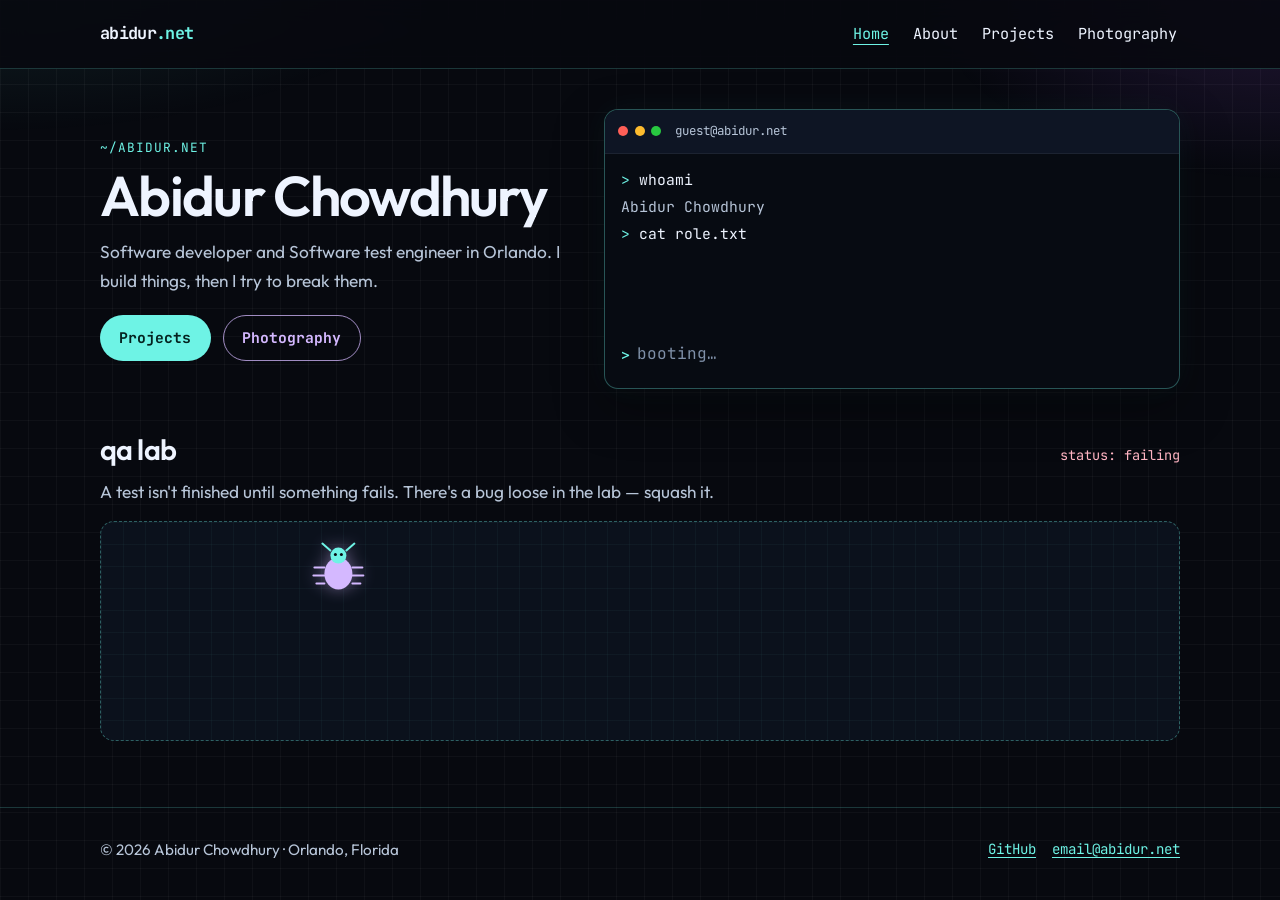
==== index.html @ 1709fb8b "Add the abidur.net site for GitHub Pages. The static pages can be published now and pointed at the S" ====
<!DOCTYPE html>
<html lang="en">
<head>
  <meta charset="utf-8">
  <meta name="viewport" content="width=device-width, initial-scale=1">
  <title>Abidur Chowdhury — Software Developer &amp; Software Test Engineer</title>
  <meta name="description" content="Abidur Chowdhury is a software developer and Software test engineer in Orlando, Florida. Games, tests, and photos.">
  <meta name="author" content="Abidur Chowdhury">
  <meta name="theme-color" content="#07090f">
  <link rel="canonical" href="https://abidur.net/">
  <meta property="og:title" content="Abidur Chowdhury — Software Developer &amp; Software Test Engineer">
  <meta property="og:description" content="Abidur Chowdhury is a software developer and Software test engineer in Orlando, Florida. Games, tests, and photos.">
  <meta property="og:type" content="website">
  <meta property="og:url" content="https://abidur.net/">
  <meta property="og:image" content="https://abidur.net/og.png">
  <meta name="twitter:card" content="summary_large_image">
  <meta name="twitter:title" content="Abidur Chowdhury — Software Developer &amp; Software Test Engineer">
  <meta name="twitter:description" content="Abidur Chowdhury is a software developer and Software test engineer in Orlando, Florida. Games, tests, and photos.">
  <meta name="twitter:image" content="https://abidur.net/og.png">
  <link rel="icon" href="/favicon.svg" type="image/svg+xml">
  <link rel="preconnect" href="https://fonts.googleapis.com">
  <link rel="preconnect" href="https://fonts.gstatic.com" crossorigin>
  <link href="https://fonts.googleapis.com/css2?family=JetBrains+Mono:wght@400;600;700&family=Outfit:wght@400;500;600;700&display=swap" rel="stylesheet">
  <link rel="stylesheet" href="/css/styles.css">
  <script>document.documentElement.classList.add("js");</script>
</head>
<body>
  <a class="skip" href="#main">Skip to content</a>
  <header class="site-header">
    <div class="header-inner">
      <a class="logo" href="/">abidur<span>.net</span></a>
      <button class="nav-toggle" type="button" aria-expanded="false" aria-controls="site-nav">
        <span class="sr-only">Menu</span>
        <span class="burger" aria-hidden="true"></span>
      </button>
      <nav id="site-nav" class="site-nav" aria-label="Primary">
        <a href="/" aria-current="page">Home</a>
        <a href="/about.html">About</a>
        <a href="/projects.html">Projects</a>
        <a href="/photography.html">Photography</a>
      </nav>
    </div>
  </header>

  <main id="main">
    <section class="hero-grid reveal">
      <div>
        <p class="eyebrow">~/abidur.net</p>
        <h1>Abidur Chowdhury</h1>
        <p class="lede">Software developer and Software test engineer in Orlando. I build things, then I try to break them.</p>
        <div class="cta">
          <a class="btn" href="/projects.html">Projects</a>
          <a class="btn btn-alt" href="/photography.html">Photography</a>
        </div>
      </div>

      <div class="terminal" role="region" aria-label="Interactive terminal">
        <div class="terminal-bar">
          <span class="dot dot-r"></span>
          <span class="dot dot-y"></span>
          <span class="dot dot-g"></span>
          <span class="terminal-title">guest@abidur.net</span>
        </div>
        <div class="terminal-body" id="terminal-output">
          <noscript>
            <p class="line line-cmd"><span class="pr" aria-hidden="true">&gt;</span> whoami</p>
            <p class="line line-out">Abidur Chowdhury</p>
            <p class="line line-cmd"><span class="pr" aria-hidden="true">&gt;</span> cat role.txt</p>
            <p class="line line-out">Software Developer &amp; Software Test Engineer</p>
            <p class="line line-cmd"><span class="pr" aria-hidden="true">&gt;</span> location</p>
            <p class="line line-out">Orlando, Florida</p>
          </noscript>
        </div>
        <form class="terminal-form" id="terminal-form">
          <label class="sr-only" for="terminal-input">Terminal command. Type help for a list of commands.</label>
          <span class="pr" aria-hidden="true">&gt;</span>
          <input id="terminal-input" name="command" type="text" autocomplete="off" autocapitalize="off" autocorrect="off" spellcheck="false" placeholder="booting…" disabled>
          <button class="sr-only" type="submit">Run command</button>
        </form>
      </div>
    </section>

    <section class="qa reveal" aria-labelledby="qa-title">
      <div class="qa-head">
        <h2 id="qa-title">qa lab</h2>
        <p id="qa-status" class="status status-fail">status: failing</p>
      </div>
      <p class="lede">A test isn't finished until something fails. There's a bug loose in the lab — squash it.</p>
      <div class="lab" id="lab">
        <button class="bug" id="bug" type="button" aria-label="Squash the bug">
          <span class="bug-body">
            <svg viewBox="0 0 64 64" aria-hidden="true">
              <ellipse cx="32" cy="38" rx="14" ry="16" fill="#d4b8ff"/>
              <circle cx="32" cy="20" r="8" fill="#6ef3e5"/>
              <circle cx="29" cy="19" r="1.5" fill="#07090f"/>
              <circle cx="35" cy="19" r="1.5" fill="#07090f"/>
              <path d="M24 15 16 8M40 15l8-7" fill="none" stroke="#6ef3e5" stroke-width="2" stroke-linecap="round"/>
              <path d="M18 32H8M18 40H7M18 48H10M46 32h10M46 40h11M46 48h8" fill="none" stroke="#d4b8ff" stroke-width="2" stroke-linecap="round"/>
            </svg>
          </span>
        </button>
      </div>
      <p id="qa-result" class="pass" hidden role="status">bug found → test passed</p>
      <p id="qa-count" class="count" hidden>bugs found: 0</p>
      <button class="btn btn-alt bug-reset" id="bug-reset" type="button" hidden>release another bug</button>
      <noscript><p>The squash test needs JavaScript.</p></noscript>
    </section>
  </main>

  <footer class="site-footer">
    <div class="footer-inner">
      <p>© <span data-year>2026</span> Abidur Chowdhury · Orlando, Florida</p>
      <ul class="footer-links">
        <li><a href="https://github.com/abid822" rel="me noopener noreferrer" target="_blank">GitHub</a></li>
        <li><a href="mailto:email@abidur.net">email@abidur.net</a></li>
      </ul>
    </div>
  </footer>

  <script src="/js/site.js" defer></script>
  <script src="/js/terminal.js" defer></script>
  <script src="/js/qa.js" defer></script>
</body>
</html>
---- css/styles.css ----
:root {
  --bg: #07090f;
  --bg-raised: #101828;
  --text: #eef4ff;
  --muted: #b7c5d8;
  --cyan: #6ef3e5;
  --cyan-ink: #04221f;
  --purple: #d4b8ff;
  --green: #86efac;
  --pink: #ffb4c2;
  --line: rgba(110, 243, 229, 0.2);
  --font: Outfit, "Avenir Next", "Segoe UI", sans-serif;
  --mono: "JetBrains Mono", "SF Mono", ui-monospace, Menlo, Consolas, monospace;
  --header: 4.25rem;
  --max: 1080px;
  color-scheme: dark;
}

*,
*::before,
*::after {
  box-sizing: border-box;
}

[hidden] {
  display: none !important;
}

html {
  scroll-behavior: smooth;
}

body {
  margin: 0;
  min-height: 100vh;
  display: flex;
  flex-direction: column;
  background: var(--bg);
  color: var(--text);
  font-family: var(--font);
  font-size: 1.05rem;
  line-height: 1.65;
  -webkit-font-smoothing: antialiased;
}

body::before {
  content: "";
  position: fixed;
  inset: 0;
  z-index: -1;
  pointer-events: none;
  background-image:
    radial-gradient(ellipse 70% 45% at 0% -10%, rgba(110, 243, 229, 0.14), transparent 55%),
    radial-gradient(ellipse 55% 40% at 100% 0%, rgba(168, 85, 247, 0.16), transparent 50%),
    linear-gradient(rgba(255, 255, 255, 0.035) 1px, transparent 1px),
    linear-gradient(90deg, rgba(255, 255, 255, 0.035) 1px, transparent 1px);
  background-size: auto, auto, 28px 28px, 28px 28px;
}

img {
  max-width: 100%;
  height: auto;
}

button,
input {
  font: inherit;
  color: inherit;
}

button {
  cursor: pointer;
}

a {
  color: var(--cyan);
  text-underline-offset: 0.18em;
}

a:hover {
  text-shadow: 0 0 12px rgba(110, 243, 229, 0.45);
}

:focus-visible {
  outline: 2px solid var(--cyan);
  outline-offset: 3px;
}

::selection {
  background: rgba(110, 243, 229, 0.28);
  color: #fff;
}

.sr-only {
  position: absolute;
  width: 1px;
  height: 1px;
  padding: 0;
  margin: -1px;
  overflow: hidden;
  clip: rect(0, 0, 0, 0);
  white-space: nowrap;
  border: 0;
}

.skip {
  position: absolute;
  left: 0.75rem;
  top: -4rem;
  z-index: 80;
  background: var(--cyan);
  color: var(--cyan-ink);
  text-decoration: none;
  font-family: var(--mono);
  padding: 0.55rem 0.8rem;
  border-radius: 8px;
}

.skip:focus {
  top: 0.75rem;
}

.site-header {
  position: sticky;
  top: 0;
  z-index: 30;
  background: rgba(7, 9, 15, 0.88);
  border-bottom: 1px solid var(--line);
  backdrop-filter: blur(14px);
}

.header-inner,
.footer-inner,
main {
  width: min(var(--max), calc(100% - 2rem));
  margin-inline: auto;
}

.header-inner {
  position: relative;
  min-height: var(--header);
  display: flex;
  align-items: center;
  justify-content: space-between;
  gap: 1rem;
}

.logo {
  font-family: var(--mono);
  font-weight: 700;
  color: var(--text);
  text-decoration: none;
  letter-spacing: -0.04em;
  font-size: 1.05rem;
}

.logo span {
  color: var(--cyan);
}

.logo:hover {
  text-shadow: 0 0 16px rgba(110, 243, 229, 0.4);
}

.nav-toggle {
  display: inline-flex;
  align-items: center;
  justify-content: center;
  width: 44px;
  height: 44px;
  border-radius: 10px;
  border: 1px solid var(--line);
  background: transparent;
}

.burger,
.burger::before,
.burger::after {
  display: block;
  width: 18px;
  height: 2px;
  background: var(--text);
  position: relative;
  border-radius: 2px;
}

.burger::before,
.burger::after {
  content: "";
  position: absolute;
  left: 0;
}

.burger::before {
  top: -6px;
}

.burger::after {
  top: 6px;
}

.nav-toggle[aria-expanded="true"] .burger {
  background: transparent;
}

.nav-toggle[aria-expanded="true"] .burger::before {
  top: 0;
  transform: rotate(45deg);
}

.nav-toggle[aria-expanded="true"] .burger::after {
  top: 0;
  transform: rotate(-45deg);
}

.site-nav {
  display: none;
  position: absolute;
  top: 100%;
  left: 50%;
  transform: translateX(-50%);
  width: 100vw;
  flex-direction: column;
  gap: 0.15rem;
  padding: 0.4rem 1rem 0.9rem;
  background: #0c1220;
  border-bottom: 1px solid var(--line);
}

.site-nav.open {
  display: flex;
}

.site-nav a {
  color: var(--text);
  text-decoration: none;
  font-family: var(--mono);
  font-size: 0.95rem;
  padding: 0.7rem 0.2rem;
  min-height: 44px;
  display: flex;
  align-items: center;
}

.site-nav a:hover,
.site-nav a[aria-current="page"] {
  color: var(--cyan);
  text-decoration: underline;
  text-underline-offset: 0.35em;
}

main {
  flex: 1;
  padding: 1.75rem 0 3.5rem;
}

.eyebrow {
  margin: 0 0 0.4rem;
  font-family: var(--mono);
  font-size: 0.8rem;
  letter-spacing: 0.08em;
  text-transform: uppercase;
  color: var(--cyan);
}

h1,
h2,
h3 {
  font-weight: 600;
  line-height: 1.15;
  letter-spacing: -0.03em;
  scroll-margin-top: 5.5rem;
}

h1 {
  margin: 0 0 0.6rem;
  font-size: clamp(2.1rem, 6vw, 3.5rem);
}

h2 {
  margin: 0 0 0.75rem;
  font-size: clamp(1.4rem, 3vw, 1.8rem);
}

.lede {
  margin: 0;
  color: var(--muted);
  font-size: 1.08rem;
  max-width: 42rem;
}

.hero-grid {
  display: grid;
  gap: 1.5rem;
  align-items: center;
}

.cta {
  display: flex;
  flex-wrap: wrap;
  gap: 0.75rem;
  margin-top: 1.25rem;
}

.btn {
  display: inline-flex;
  align-items: center;
  justify-content: center;
  min-height: 44px;
  padding: 0.6rem 1.15rem;
  border-radius: 999px;
  border: 1px solid transparent;
  background: var(--cyan);
  color: var(--cyan-ink);
  font-family: var(--mono);
  font-size: 0.92rem;
  font-weight: 700;
  text-decoration: none;
}

.btn:hover {
  box-shadow: 0 0 22px rgba(110, 243, 229, 0.45);
  text-shadow: none;
}

.btn-alt {
  background: transparent;
  color: var(--purple);
  border-color: rgba(212, 184, 255, 0.75);
}

.btn-alt:hover {
  background: rgba(212, 184, 255, 0.1);
  box-shadow: 0 0 22px rgba(212, 184, 255, 0.35);
}

.terminal {
  background: #070b12;
  border: 1px solid rgba(110, 243, 229, 0.32);
  border-radius: 14px;
  box-shadow: 0 18px 50px rgba(0, 0, 0, 0.35), 0 0 32px rgba(110, 243, 229, 0.05);
  overflow: hidden;
}

.terminal:focus-within {
  border-color: rgba(110, 243, 229, 0.75);
  box-shadow: 0 0 0 1px rgba(110, 243, 229, 0.35), 0 0 28px rgba(110, 243, 229, 0.14);
}

.terminal-bar {
  display: flex;
  align-items: center;
  gap: 0.4rem;
  padding: 0.7rem 0.85rem;
  background: #0e1524;
  border-bottom: 1px solid rgba(255, 255, 255, 0.06);
}

.dot {
  width: 10px;
  height: 10px;
  border-radius: 50%;
}

.dot-r { background: #ff5f57; }
.dot-y { background: #febc2e; }
.dot-g { background: #28c840; }

.terminal-title {
  margin-left: 0.45rem;
  font-family: var(--mono);
  font-size: 0.78rem;
  color: var(--muted);
}

.terminal-body {
  min-height: 11rem;
  max-height: 20rem;
  overflow: auto;
  padding: 0.9rem 1rem 0.4rem;
  font-family: var(--mono);
  font-size: 0.92rem;
  line-height: 1.6;
  scrollbar-color: rgba(110, 243, 229, 0.45) transparent;
}

.line {
  margin: 0 0 0.2rem;
  white-space: pre-wrap;
  overflow-wrap: anywhere;
}

.line-cmd {
  color: var(--text);
}

.line-out {
  color: var(--muted);
}

.line-hint {
  color: #9ecbff;
}

.line-err {
  color: var(--pink);
}

.pr {
  color: var(--cyan);
}

.terminal-form {
  display: flex;
  align-items: center;
  gap: 0.45rem;
  padding: 0.35rem 1rem 0.9rem;
}

.terminal-form input {
  flex: 1;
  min-width: 0;
  border: 0;
  background: transparent;
  padding: 0.35rem 0;
  font-family: var(--mono);
  font-size: 16px;
  caret-color: var(--cyan);
}

.terminal-form input:focus-visible {
  outline: none;
}

.terminal-form input::placeholder {
  color: #7f90a8;
}

.qa {
  margin-top: 2.75rem;
}

.qa-head {
  display: flex;
  flex-wrap: wrap;
  align-items: baseline;
  justify-content: space-between;
  gap: 0.5rem 1rem;
}

.status,
.count {
  margin: 0;
  font-family: var(--mono);
  font-size: 0.85rem;
}

.status-fail { color: var(--pink); }
.status-pass { color: var(--green); }

.lab {
  position: relative;
  height: 220px;
  margin-top: 0.9rem;
  border: 1px dashed rgba(110, 243, 229, 0.35);
  border-radius: 14px;
  background:
    linear-gradient(rgba(110, 243, 229, 0.04) 1px, transparent 1px),
    linear-gradient(90deg, rgba(110, 243, 229, 0.04) 1px, transparent 1px),
    #0b111c;
  background-size: 22px 22px, 22px 22px, auto;
  overflow: hidden;
}

.lab.passed {
  border-style: solid;
  border-color: rgba(134, 239, 172, 0.7);
  box-shadow: inset 0 0 28px rgba(134, 239, 172, 0.12);
}

.bug {
  position: absolute;
  left: 50%;
  top: 50%;
  transform: translate(-50%, -50%);
  width: 64px;
  height: 64px;
  padding: 0;
  border: 0;
  border-radius: 12px;
  background: transparent;
  transition: transform 0.8s ease;
}

.bug-body {
  display: block;
  transform-origin: center;
}

.bug svg {
  width: 64px;
  height: 64px;
  display: block;
  filter: drop-shadow(0 0 8px rgba(212, 184, 255, 0.45));
}

.bug:hover svg,
.bug:focus-visible svg {
  filter: drop-shadow(0 0 12px rgba(110, 243, 229, 0.7));
}

.bug.squashed .bug-body {
  transform: scale(1.3, 0.32) rotate(-12deg);
}

.pass {
  margin: 0.9rem 0 0;
  font-family: var(--mono);
  font-size: 1.05rem;
  color: var(--green);
  text-shadow: 0 0 14px rgba(134, 239, 172, 0.45);
}

.bug-reset {
  margin-top: 0.8rem;
}

.page-head {
  margin-bottom: 1.75rem;
}

.prose {
  max-width: 65ch;
}

.prose p {
  margin: 0 0 1rem;
}

.section {
  margin-top: 2.25rem;
}

.chips {
  display: flex;
  flex-wrap: wrap;
  gap: 0.5rem;
  list-style: none;
  padding: 0;
  margin: 0;
}

.chips li {
  font-family: var(--mono);
  font-size: 0.82rem;
  color: var(--cyan);
  background: rgba(110, 243, 229, 0.07);
  border: 1px solid rgba(110, 243, 229, 0.35);
  border-radius: 999px;
  padding: 0.35rem 0.7rem;
}

.contact-list {
  list-style: none;
  padding: 0;
  margin: 1rem 0 0;
  display: grid;
  gap: 0.75rem;
}

.contact-list a {
  display: flex;
  flex-direction: column;
  gap: 0.1rem;
  text-decoration: none;
  min-height: 44px;
  padding: 0.8rem 1rem;
  border-radius: 12px;
  border: 1px solid var(--line);
  background: rgba(16, 24, 40, 0.75);
  color: var(--text);
}

.contact-list a span {
  color: var(--cyan);
  font-family: var(--mono);
  font-size: 0.9rem;
}

.contact-list a:hover {
  border-color: rgba(110, 243, 229, 0.55);
  box-shadow: 0 0 22px rgba(110, 243, 229, 0.12);
  text-shadow: none;
}

.project-grid {
  display: grid;
  gap: 1rem;
  grid-template-columns: 1fr;
}

.project-card {
  display: flex;
  flex-direction: column;
  gap: 0.8rem;
  padding: 1.15rem;
  border-radius: 16px;
  background: rgba(16, 24, 40, 0.92);
  border: 1px solid var(--line);
}

.project-top {
  display: flex;
  gap: 0.9rem;
  align-items: center;
}

.project-icon {
  width: 72px;
  height: 72px;
  border-radius: 16px;
  object-fit: cover;
  flex: none;
}

.project-card h2 {
  margin: 0;
  font-size: 1.35rem;
}

.project-card p {
  margin: 0;
  color: var(--muted);
}

.badges {
  display: flex;
  flex-wrap: wrap;
  gap: 0.35rem;
  list-style: none;
  padding: 0;
  margin: 0.35rem 0 0;
}

.badges li {
  font-family: var(--mono);
  font-size: 0.72rem;
  letter-spacing: 0.04em;
  text-transform: uppercase;
  color: var(--cyan);
  border: 1px solid rgba(110, 243, 229, 0.45);
  border-radius: 999px;
  padding: 0.12rem 0.45rem;
}

.badges li:nth-child(even) {
  color: var(--purple);
  border-color: rgba(212, 184, 255, 0.55);
}

.stores {
  display: flex;
  flex-wrap: wrap;
  gap: 0.5rem;
}

.store,
.soon {
  font-family: var(--mono);
  font-size: 0.8rem;
}

.store {
  display: inline-flex;
  align-items: center;
  gap: 0.45rem;
  min-height: 44px;
  padding: 0.25rem 0.7rem;
  border-radius: 999px;
  border: 1px solid var(--line);
  color: var(--text);
  text-decoration: none;
}

a.store:hover {
  border-color: rgba(110, 243, 229, 0.6);
  box-shadow: 0 0 16px rgba(110, 243, 229, 0.16);
  text-shadow: none;
}

.soon {
  color: var(--muted);
}

.privacy-link {
  align-self: flex-start;
  display: inline-flex;
  align-items: center;
  min-height: 44px;
  font-family: var(--mono);
  font-size: 0.9rem;
}

.gallery {
  columns: 1;
  column-gap: 0.8rem;
}

.shot {
  break-inside: avoid;
  margin: 0 0 0.8rem;
  background: var(--bg-raised);
  border: 1px solid var(--line);
  border-radius: 12px;
  overflow: hidden;
}

.shot button {
  display: block;
  width: 100%;
  padding: 0;
  border: 0;
  background: transparent;
  cursor: zoom-in;
}

.shot img {
  display: block;
  width: 100%;
}

.shot figcaption {
  margin: 0;
  padding: 0.55rem 0.75rem 0.7rem;
  color: var(--muted);
  font-family: var(--mono);
  font-size: 0.8rem;
}

.shot:hover,
.shot:focus-within {
  border-color: rgba(110, 243, 229, 0.55);
  box-shadow: 0 0 22px rgba(110, 243, 229, 0.12);
}

.empty {
  color: var(--muted);
  font-family: var(--mono);
}

#lightbox {
  padding: 0;
  border: 0;
  background: transparent;
  color: var(--text);
  width: 100vw;
  height: 100vh;
  max-width: 100vw;
  max-height: 100vh;
  margin: 0;
}

#lightbox::backdrop {
  background: rgba(3, 5, 10, 0.86);
}

#lightbox[open] {
  display: grid;
  place-items: center;
}

.lightbox-panel {
  width: min(960px, calc(100vw - 1.5rem));
  max-height: calc(100vh - 1.5rem);
  overflow: auto;
  background: #0c1220;
  border: 1px solid rgba(110, 243, 229, 0.35);
  border-radius: 14px;
  padding: 0.75rem;
  box-shadow: 0 0 40px rgba(110, 243, 229, 0.12);
}

.lightbox-panel img {
  display: block;
  width: auto;
  max-width: 100%;
  max-height: 70vh;
  margin-inline: auto;
  object-fit: contain;
  border-radius: 8px;
}

.lightbox-caption {
  margin: 0.7rem 0 0;
  color: var(--muted);
  font-family: var(--mono);
  font-size: 0.85rem;
  text-align: center;
}

.lightbox-controls {
  display: flex;
  flex-wrap: wrap;
  justify-content: center;
  gap: 0.5rem;
  margin-top: 0.75rem;
}

.lightbox-controls button {
  min-height: 44px;
  padding: 0.4rem 0.9rem;
  border-radius: 999px;
  border: 1px solid var(--line);
  background: transparent;
  font-family: var(--mono);
  font-size: 0.85rem;
}

.lightbox-controls button:hover {
  border-color: rgba(110, 243, 229, 0.6);
  box-shadow: 0 0 16px rgba(110, 243, 229, 0.16);
}

.policy {
  max-width: 68ch;
}

.policy h2 {
  margin-top: 1.8rem;
  font-size: 1.2rem;
  border-left: 3px solid var(--cyan);
  padding-left: 0.7rem;
}

.policy ul {
  margin: 0.4rem 0 0;
  padding-left: 1.15rem;
}

.policy li {
  margin: 0.35rem 0;
}

.policy li::marker {
  color: var(--cyan);
}

.updated {
  margin: 0 0 1.25rem;
  color: var(--muted);
  font-family: var(--mono);
  font-size: 0.88rem;
}

.miss {
  text-align: center;
  padding-top: 1.5rem;
}

.miss-code {
  font-family: var(--mono);
  font-size: clamp(4rem, 14vw, 7rem);
  line-height: 0.9;
  margin: 0 0 1rem;
  color: var(--cyan);
  text-shadow: 0 0 24px rgba(110, 243, 229, 0.35);
}

.miss .terminal {
  text-align: left;
  max-width: 40rem;
  margin: 0 auto 1.25rem;
}

.miss .terminal-body {
  min-height: 0;
}

.site-footer {
  border-top: 1px solid var(--line);
  padding: 1.25rem 0 1.75rem;
  color: var(--muted);
  font-size: 0.95rem;
}

.footer-inner {
  display: flex;
  flex-wrap: wrap;
  gap: 0.6rem 1.5rem;
  justify-content: space-between;
  align-items: center;
}

.footer-inner p {
  margin: 0;
}

.footer-links {
  display: flex;
  flex-wrap: wrap;
  gap: 0.35rem 1rem;
  list-style: none;
  padding: 0;
  margin: 0;
}

.footer-links a {
  display: inline-flex;
  align-items: center;
  min-height: 44px;
  font-family: var(--mono);
  font-size: 0.88rem;
}

.toast {
  position: fixed;
  left: 50%;
  bottom: 1rem;
  transform: translateX(-50%);
  z-index: 50;
  max-width: calc(100% - 2rem);
  padding: 0.75rem 1rem;
  border-radius: 999px;
  background: #141028;
  color: var(--text);
  border: 1px solid rgba(212, 184, 255, 0.8);
  box-shadow: 0 0 24px rgba(212, 184, 255, 0.35);
  font-family: var(--mono);
  font-size: 0.88rem;
  text-align: center;
}

body.extra-life .site-header {
  box-shadow: 0 0 24px rgba(212, 184, 255, 0.28);
}

.js .reveal {
  opacity: 0;
  transform: translateY(16px);
  transition: opacity 0.6s ease, transform 0.6s ease;
}

.js .reveal.in {
  opacity: 1;
  transform: none;
}

@media (min-width: 700px) {
  .gallery {
    columns: 2;
  }
}

@media (min-width: 760px) {
  .nav-toggle {
    display: none;
  }

  .site-nav,
  .site-nav.open {
    display: flex;
    position: static;
    transform: none;
    width: auto;
    flex-direction: row;
    align-items: center;
    gap: 0.35rem 1.1rem;
    padding: 0;
    background: transparent;
    border: 0;
  }

  .site-nav a {
    min-height: 44px;
    padding: 0.2rem;
  }
}

@media (min-width: 800px) {
  .project-grid {
    grid-template-columns: repeat(2, minmax(0, 1fr));
  }
}

@media (min-width: 900px) {
  main {
    padding-top: 2.5rem;
  }

  .hero-grid {
    grid-template-columns: minmax(0, 0.9fr) minmax(0, 1.1fr);
    gap: 2rem;
  }
}

@media (min-width: 980px) {
  .gallery {
    columns: 3;
  }
}

@media (prefers-reduced-motion: reduce) {
  html {
    scroll-behavior: auto;
  }

  .js .reveal,
  .js .reveal.in {
    opacity: 1;
    transform: none;
    transition: none;
  }

  .bug,
  .bug.squashed .bug-body,
  .pass,
  .project-card,
  .btn {
    animation: none !important;
    transition: none !important;
  }
}

@media (prefers-reduced-motion: no-preference) {
  .bug.squashed .bug-body {
    animation: squash 0.35s ease forwards;
  }

  .pass {
    animation: rise 0.35s ease;
  }

  .project-card {
    transition: transform 0.2s ease, border-color 0.2s ease, box-shadow 0.2s ease;
  }

  .project-card:hover {
    transform: translateY(-3px);
    border-color: rgba(110, 243, 229, 0.5);
    box-shadow: 0 0 26px rgba(110, 243, 229, 0.12);
  }
}

@keyframes squash {
  to {
    transform: scale(1.3, 0.32) rotate(-12deg);
  }
}

@keyframes rise {
  from {
    opacity: 0;
    transform: translateY(6px);
  }
  to {
    opacity: 1;
    transform: none;
  }
}
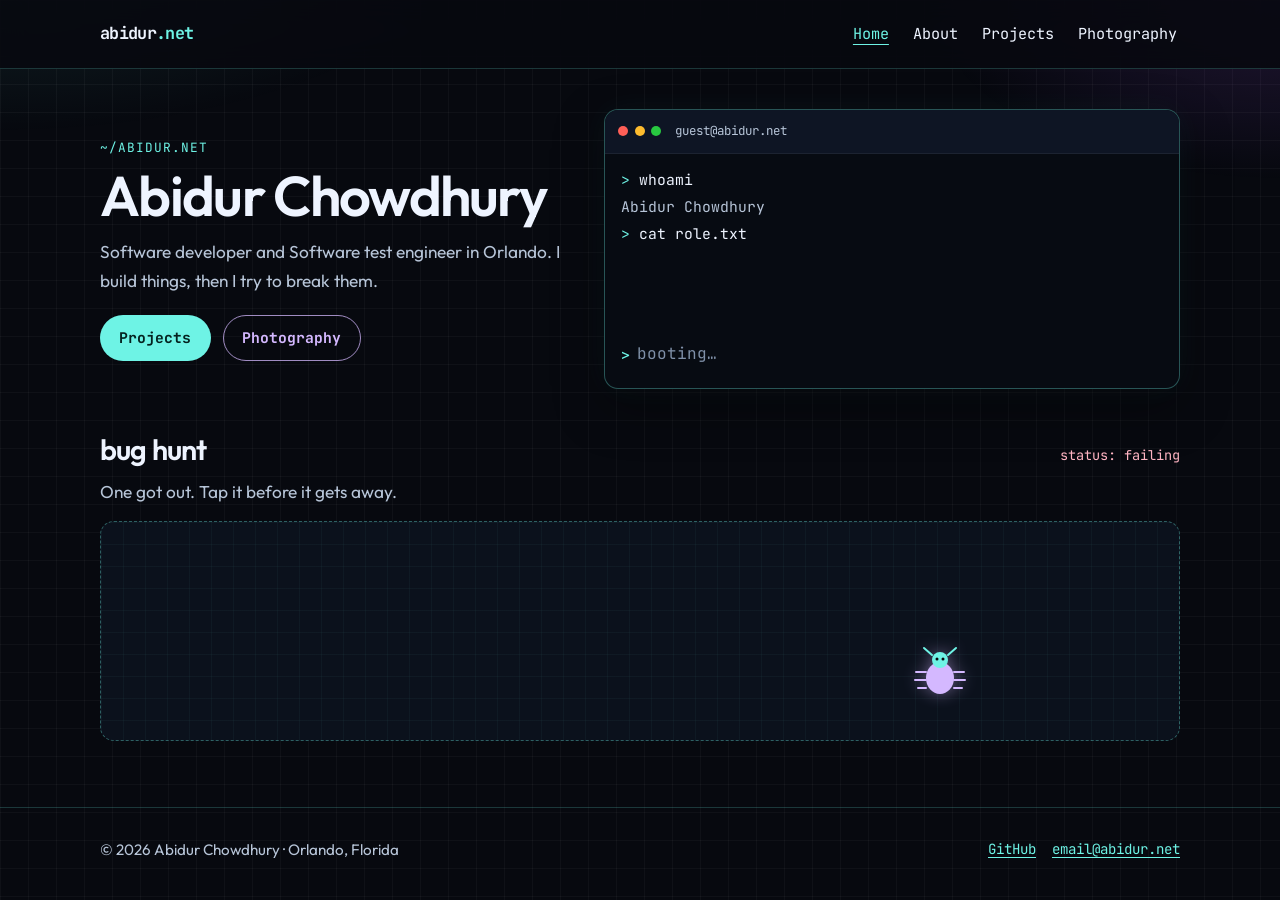
==== commit 1ec8130d: "Make the bug crawl on phones and rename the lab. Safari was skipping the old transform, so the bug n" ====
--- a/index.html
+++ b/index.html
@@ -82,11 +82,12 @@
 
     <section class="qa reveal" aria-labelledby="qa-title">
       <div class="qa-head">
-        <h2 id="qa-title">qa lab</h2>
+        <h2 id="qa-title">bug hunt</h2>
         <p id="qa-status" class="status status-fail">status: failing</p>
       </div>
-      <p class="lede">A test isn't finished until something fails. There's a bug loose in the lab — squash it.</p>
+      <p class="lede">One got out. Tap it before it gets away.</p>
       <div class="lab" id="lab">
+        <div class="bug-roam" id="bug-roam">
         <button class="bug" id="bug" type="button" aria-label="Squash the bug">
           <span class="bug-body">
             <svg viewBox="0 0 64 64" aria-hidden="true">
@@ -99,6 +100,7 @@
             </svg>
           </span>
         </button>
+        </div>
       </div>
       <p id="qa-result" class="pass" hidden role="status">bug found → test passed</p>
       <p id="qa-count" class="count" hidden>bugs found: 0</p>
--- a/css/styles.css
+++ b/css/styles.css
@@ -478,23 +478,31 @@
   box-shadow: inset 0 0 28px rgba(134, 239, 172, 0.12);
 }
 
+.bug-roam {
+  position: absolute;
+  left: calc(50% - 32px);
+  top: calc(50% - 32px);
+  width: 64px;
+  height: 64px;
+  transition: left 0.9s ease, top 0.9s ease;
+}
+
 .bug {
-  position: absolute;
-  left: 50%;
-  top: 50%;
-  transform: translate(-50%, -50%);
   width: 64px;
   height: 64px;
   padding: 0;
   border: 0;
   border-radius: 12px;
   background: transparent;
-  transition: transform 0.8s ease;
+  appearance: none;
+  -webkit-appearance: none;
+  touch-action: manipulation;
 }
 
 .bug-body {
   display: block;
   transform-origin: center;
+  animation: scuttle 0.7s ease-in-out infinite;
 }
 
 .bug svg {
@@ -1011,7 +1019,9 @@
     transition: none;
   }
 
+  .bug-roam,
   .bug,
+  .bug-body,
   .bug.squashed .bug-body,
   .pass,
   .project-card,
@@ -1041,6 +1051,12 @@
   }
 }
 
+@keyframes scuttle {
+  0%,
+  100% { transform: rotate(-10deg) translateX(-2px); }
+  50% { transform: rotate(10deg) translateX(2px); }
+}
+
 @keyframes squash {
   to {
     transform: scale(1.3, 0.32) rotate(-12deg);
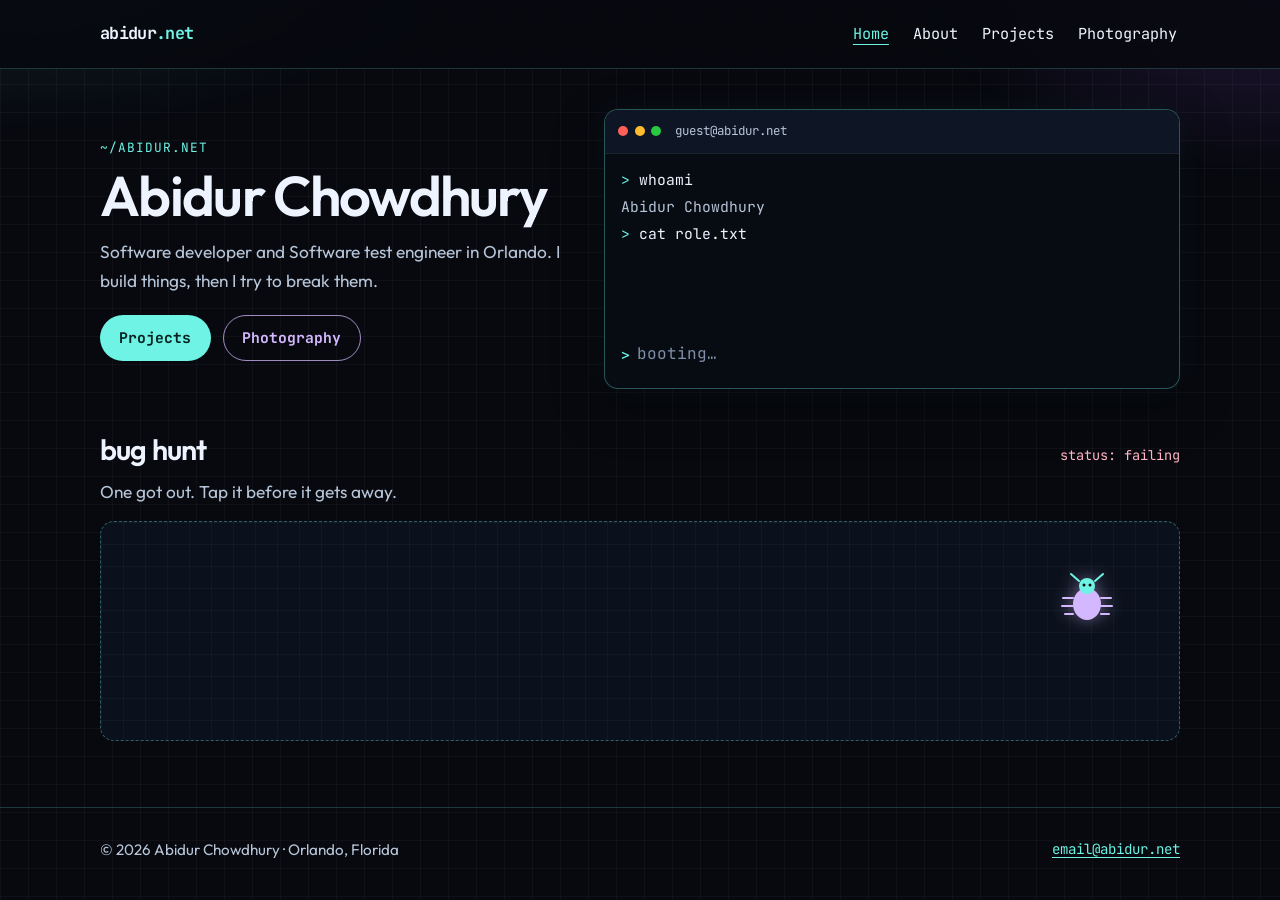
==== commit cf2f5f17: "Remove GitHub links from the public pages. The site no longer points visitors at the repository." ====
--- a/index.html
+++ b/index.html
@@ -113,7 +113,6 @@
     <div class="footer-inner">
       <p>© <span data-year>2026</span> Abidur Chowdhury · Orlando, Florida</p>
       <ul class="footer-links">
-        <li><a href="https://github.com/abid822" rel="me noopener noreferrer" target="_blank">GitHub</a></li>
         <li><a href="mailto:email@abidur.net">email@abidur.net</a></li>
       </ul>
     </div>
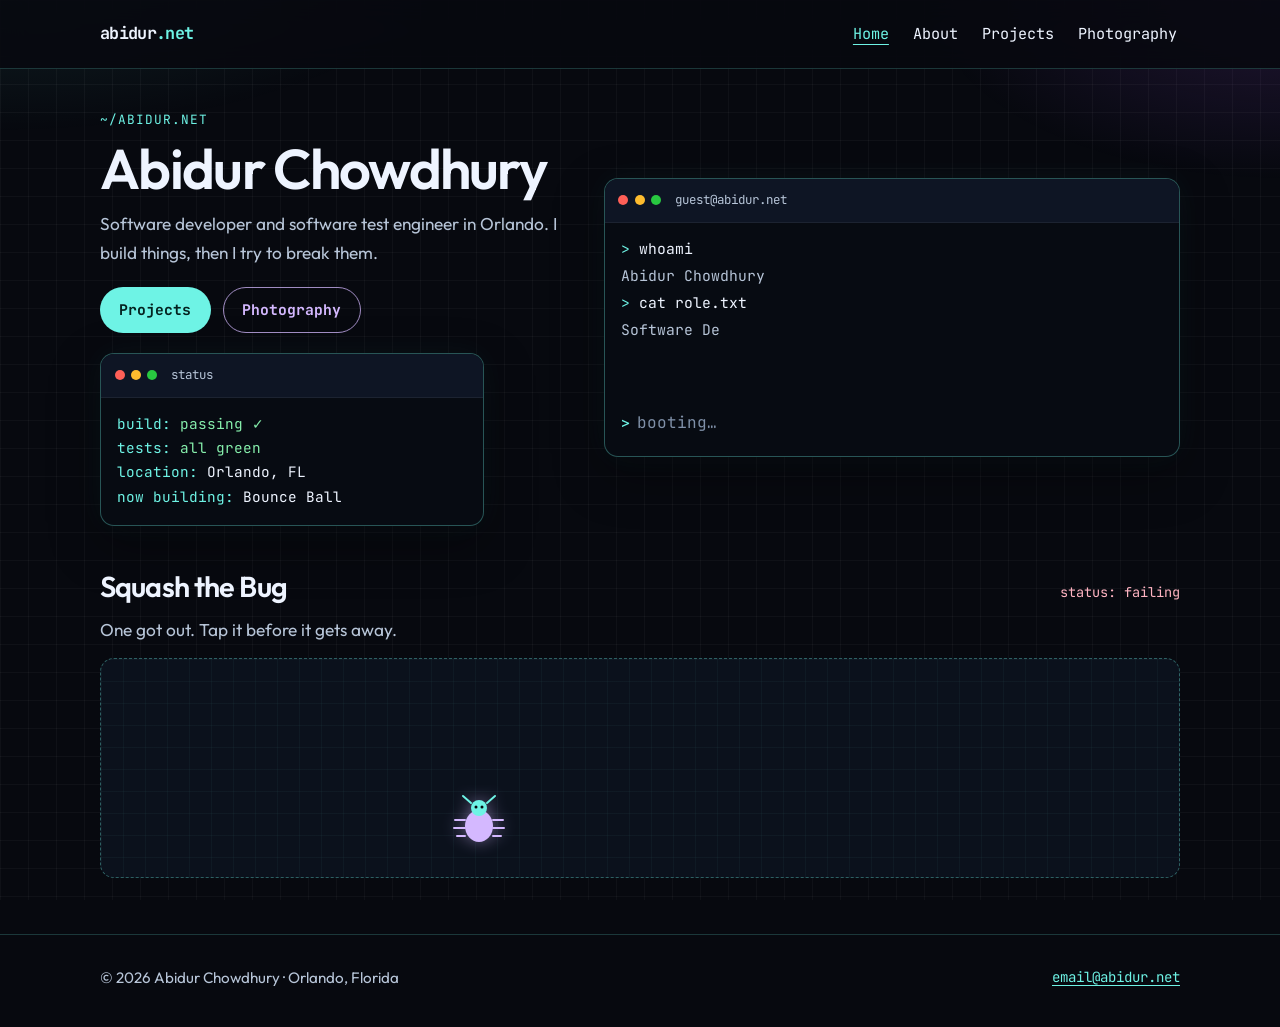
==== commit 90736f9f: "Add a status panel, project shots, and lighter page motion." ====
--- a/index.html
+++ b/index.html
@@ -4,18 +4,21 @@
   <meta charset="utf-8">
   <meta name="viewport" content="width=device-width, initial-scale=1">
   <title>Abidur Chowdhury — Software Developer &amp; Software Test Engineer</title>
-  <meta name="description" content="Abidur Chowdhury is a software developer and Software test engineer in Orlando, Florida. Games, tests, and photos.">
+  <meta name="description" content="Abidur Chowdhury is a software developer and software test engineer in Orlando, Florida. Games, tests, and photos.">
   <meta name="author" content="Abidur Chowdhury">
   <meta name="theme-color" content="#07090f">
   <link rel="canonical" href="https://abidur.net/">
   <meta property="og:title" content="Abidur Chowdhury — Software Developer &amp; Software Test Engineer">
-  <meta property="og:description" content="Abidur Chowdhury is a software developer and Software test engineer in Orlando, Florida. Games, tests, and photos.">
+  <meta property="og:description" content="Abidur Chowdhury is a software developer and software test engineer in Orlando, Florida. Games, tests, and photos.">
   <meta property="og:type" content="website">
   <meta property="og:url" content="https://abidur.net/">
   <meta property="og:image" content="https://abidur.net/og.png">
+  <meta property="og:image:width" content="1200">
+  <meta property="og:image:height" content="630">
+  <meta property="og:image:alt" content="Abidur Chowdhury, Software Developer and Test Engineer">
   <meta name="twitter:card" content="summary_large_image">
   <meta name="twitter:title" content="Abidur Chowdhury — Software Developer &amp; Software Test Engineer">
-  <meta name="twitter:description" content="Abidur Chowdhury is a software developer and Software test engineer in Orlando, Florida. Games, tests, and photos.">
+  <meta name="twitter:description" content="Abidur Chowdhury is a software developer and software test engineer in Orlando, Florida. Games, tests, and photos.">
   <meta name="twitter:image" content="https://abidur.net/og.png">
   <link rel="icon" href="/favicon.svg" type="image/svg+xml">
   <link rel="preconnect" href="https://fonts.googleapis.com">
@@ -47,11 +50,25 @@
       <div>
         <p class="eyebrow">~/abidur.net</p>
         <h1>Abidur Chowdhury</h1>
-        <p class="lede">Software developer and Software test engineer in Orlando. I build things, then I try to break them.</p>
+        <p class="lede">Software developer and software test engineer in Orlando. I build things, then I try to break them.</p>
         <div class="cta">
           <a class="btn" href="/projects.html">Projects</a>
           <a class="btn btn-alt" href="/photography.html">Photography</a>
         </div>
+        <aside class="term-status" aria-label="Status">
+          <div class="terminal-bar">
+            <span class="dot dot-r"></span>
+            <span class="dot dot-y"></span>
+            <span class="dot dot-g"></span>
+            <span class="terminal-title">status</span>
+          </div>
+          <ul class="term-status-lines">
+            <li><span class="k">build:</span> <span class="ok">passing ✓</span></li>
+            <li><span class="k">tests:</span> <span class="ok">all green</span></li>
+            <li><span class="k">location:</span> Orlando, FL</li>
+            <li><span class="k">now building:</span> Bounce Ball</li>
+          </ul>
+        </aside>
       </div>
 
       <div class="terminal" role="region" aria-label="Interactive terminal">
@@ -82,13 +99,13 @@
 
     <section class="qa reveal" aria-labelledby="qa-title">
       <div class="qa-head">
-        <h2 id="qa-title">bug hunt</h2>
+        <h2 id="qa-title">Squash the Bug</h2>
         <p id="qa-status" class="status status-fail">status: failing</p>
       </div>
       <p class="lede">One got out. Tap it before it gets away.</p>
       <div class="lab" id="lab">
         <div class="bug-roam" id="bug-roam">
-        <button class="bug" id="bug" type="button" aria-label="Squash the bug">
+        <button class="bug" id="bug" type="button" aria-label="Squash the Bug">
           <span class="bug-body">
             <svg viewBox="0 0 64 64" aria-hidden="true">
               <ellipse cx="32" cy="38" rx="14" ry="16" fill="#d4b8ff"/>
@@ -105,7 +122,7 @@
       <p id="qa-result" class="pass" hidden role="status">bug found → test passed</p>
       <p id="qa-count" class="count" hidden>bugs found: 0</p>
       <button class="btn btn-alt bug-reset" id="bug-reset" type="button" hidden>release another bug</button>
-      <noscript><p>The squash test needs JavaScript.</p></noscript>
+      <noscript><p>Squash the Bug needs JavaScript.</p></noscript>
     </section>
   </main>
 
--- a/css/styles.css
+++ b/css/styles.css
@@ -653,8 +653,6 @@
 .badges li {
   font-family: var(--mono);
   font-size: 0.72rem;
-  letter-spacing: 0.04em;
-  text-transform: uppercase;
   color: var(--cyan);
   border: 1px solid rgba(110, 243, 229, 0.45);
   border-radius: 999px;
@@ -756,7 +754,8 @@
   font-family: var(--mono);
 }
 
-#lightbox {
+#lightbox,
+#project-detail {
   padding: 0;
   border: 0;
   background: transparent;
@@ -768,11 +767,13 @@
   margin: 0;
 }
 
-#lightbox::backdrop {
+#lightbox::backdrop,
+#project-detail::backdrop {
   background: rgba(3, 5, 10, 0.86);
 }
 
-#lightbox[open] {
+#lightbox[open],
+#project-detail[open] {
   display: grid;
   place-items: center;
 }
@@ -918,6 +919,165 @@
   min-height: 44px;
   font-family: var(--mono);
   font-size: 0.88rem;
+}
+
+.term-status {
+  margin-top: 1.25rem;
+  max-width: 24rem;
+  background: #070b12;
+  border: 1px solid rgba(110, 243, 229, 0.32);
+  border-radius: 14px;
+  box-shadow: 0 18px 50px rgba(0, 0, 0, 0.35), 0 0 32px rgba(110, 243, 229, 0.05);
+  overflow: hidden;
+}
+
+.term-status-lines {
+  list-style: none;
+  margin: 0;
+  padding: 0.85rem 1rem 1rem;
+  font-family: var(--mono);
+  font-size: 0.9rem;
+  line-height: 1.7;
+}
+
+.term-status-lines li {
+  margin: 0;
+}
+
+.term-status-lines .k {
+  color: var(--cyan);
+}
+
+.term-status-lines .ok {
+  color: var(--green);
+}
+
+.carousel {
+  display: grid;
+  gap: 0.45rem;
+}
+
+.carousel-frame {
+  display: grid;
+  place-items: center;
+  height: 240px;
+  border-radius: 12px;
+  overflow: hidden;
+  background: #070b12;
+  border: 1px solid var(--line);
+}
+
+.carousel-open {
+  display: grid;
+  place-items: center;
+  width: 100%;
+  height: 100%;
+  padding: 0;
+  border: 0;
+  background: transparent;
+  cursor: zoom-in;
+}
+
+.carousel-open img {
+  display: block;
+  width: auto;
+  max-width: 100%;
+  height: auto;
+  max-height: 240px;
+  object-fit: contain;
+}
+
+.carousel-nav {
+  display: flex;
+  align-items: center;
+  justify-content: space-between;
+  gap: 0.4rem;
+}
+
+.carousel-nav button,
+.clip-btn {
+  min-height: 44px;
+  padding: 0.35rem 0.8rem;
+  border-radius: 999px;
+  border: 1px solid var(--line);
+  background: transparent;
+  font-family: var(--mono);
+  font-size: 0.8rem;
+}
+
+.carousel-nav button:hover,
+.clip-btn:hover {
+  border-color: rgba(110, 243, 229, 0.6);
+  box-shadow: 0 0 16px rgba(110, 243, 229, 0.16);
+}
+
+.carousel-count,
+.detail-count {
+  margin: 0;
+  font-family: var(--mono);
+  font-size: 0.8rem;
+  color: var(--muted);
+}
+
+.detail-title {
+  margin: 0.15rem 0 0.7rem;
+  font-size: 1.25rem;
+}
+
+.detail-shot {
+  display: block;
+  width: auto;
+  max-width: 100%;
+  max-height: 62vh;
+  margin-inline: auto;
+  object-fit: contain;
+  border-radius: 8px;
+  background: #070b12;
+}
+
+.detail-shot[hidden] {
+  display: none !important;
+}
+
+.detail-media {
+  margin-top: 0.75rem;
+}
+
+.detail-media img,
+.detail-media video {
+  display: block;
+  width: auto;
+  max-width: 100%;
+  max-height: 42vh;
+  margin-inline: auto;
+  border-radius: 8px;
+  background: #070b12;
+}
+
+.detail-media p {
+  margin: 0 0 0.4rem;
+  font-family: var(--mono);
+  font-size: 0.78rem;
+  color: var(--cyan);
+}
+
+.cursor-glow {
+  position: fixed;
+  left: 0;
+  top: 0;
+  z-index: 40;
+  width: 280px;
+  height: 280px;
+  border-radius: 50%;
+  pointer-events: none;
+  opacity: 0;
+  background: radial-gradient(circle, rgba(110, 243, 229, 0.2), rgba(168, 85, 247, 0.1) 42%, transparent 70%);
+  transform: translate(-100vw, -100vh);
+  transition: opacity 0.35s ease;
+}
+
+.cursor-glow.on {
+  opacity: 1;
 }
 
 .toast {
@@ -1013,10 +1173,17 @@
   }
 
   .js .reveal,
-  .js .reveal.in {
+  .js .reveal.in,
+  body.page-in,
+  body.page-out {
     opacity: 1;
     transform: none;
+    animation: none;
     transition: none;
+  }
+
+  .cursor-glow {
+    display: none;
   }
 
   .bug-roam,
@@ -1025,13 +1192,32 @@
   .bug.squashed .bug-body,
   .pass,
   .project-card,
-  .btn {
+  .btn,
+  .term-status-lines li {
     animation: none !important;
     transition: none !important;
   }
 }
 
 @media (prefers-reduced-motion: no-preference) {
+  body.page-in {
+    animation: page-in 0.4s ease;
+  }
+
+  body.page-out {
+    opacity: 0;
+    transition: opacity 0.24s ease;
+  }
+
+  .js .term-status-lines li {
+    animation: status-in 0.5s ease both;
+  }
+
+  .js .term-status-lines li:nth-child(1) { animation-delay: 0.12s; }
+  .js .term-status-lines li:nth-child(2) { animation-delay: 0.28s; }
+  .js .term-status-lines li:nth-child(3) { animation-delay: 0.44s; }
+  .js .term-status-lines li:nth-child(4) { animation-delay: 0.6s; }
+
   .bug.squashed .bug-body {
     animation: squash 0.35s ease forwards;
   }
@@ -1051,6 +1237,22 @@
   }
 }
 
+@keyframes page-in {
+  from { opacity: 0; }
+  to { opacity: 1; }
+}
+
+@keyframes status-in {
+  from {
+    opacity: 0;
+    transform: translateY(8px);
+  }
+  to {
+    opacity: 1;
+    transform: none;
+  }
+}
+
 @keyframes scuttle {
   0%,
   100% { transform: rotate(-10deg) translateX(-2px); }
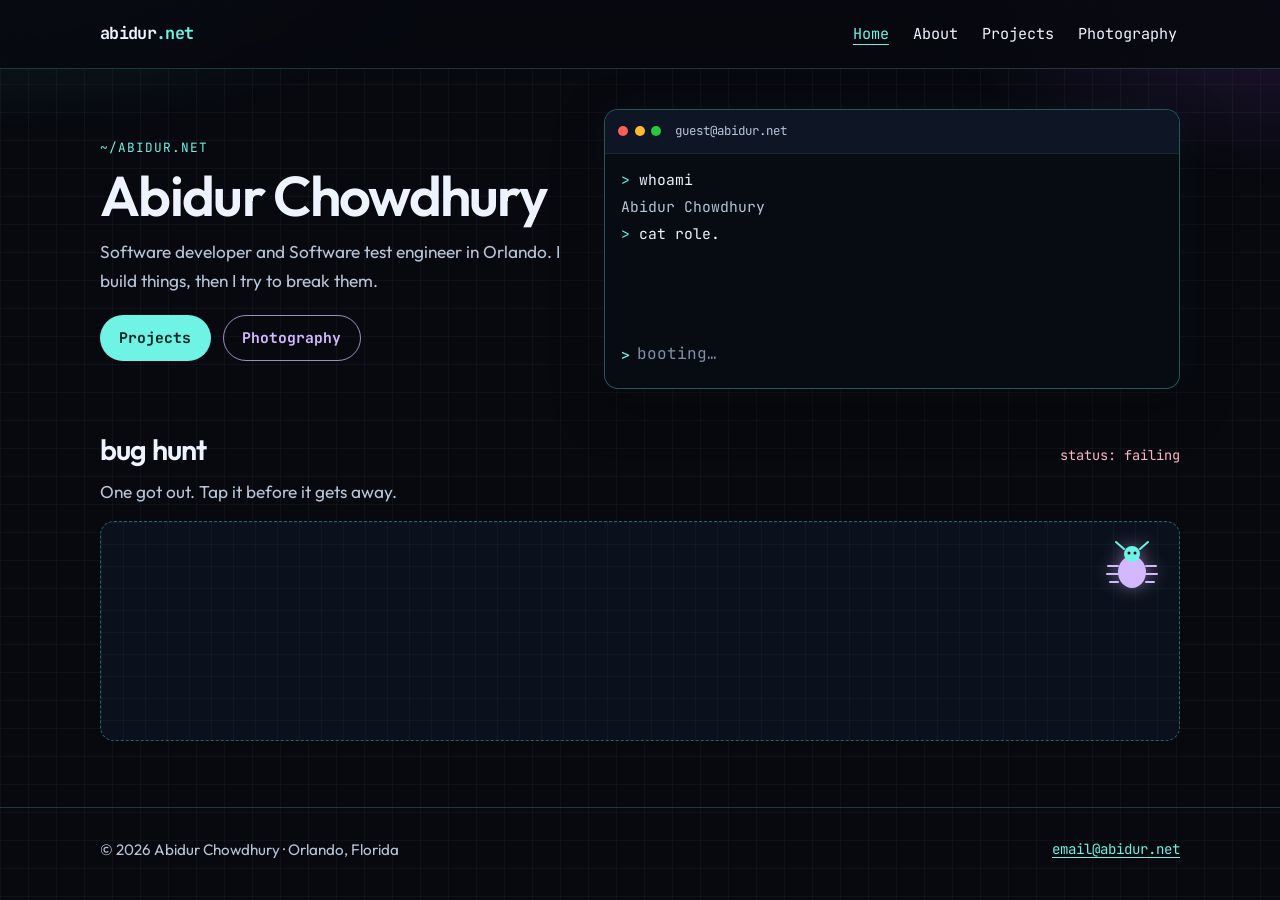
==== commit 89595a89: "Revert "Add a status panel, project shots, and lighter page motion." This reverts commit 90736f9ffb1" ====
--- a/index.html
+++ b/index.html
@@ -4,21 +4,18 @@
   <meta charset="utf-8">
   <meta name="viewport" content="width=device-width, initial-scale=1">
   <title>Abidur Chowdhury — Software Developer &amp; Software Test Engineer</title>
-  <meta name="description" content="Abidur Chowdhury is a software developer and software test engineer in Orlando, Florida. Games, tests, and photos.">
+  <meta name="description" content="Abidur Chowdhury is a software developer and Software test engineer in Orlando, Florida. Games, tests, and photos.">
   <meta name="author" content="Abidur Chowdhury">
   <meta name="theme-color" content="#07090f">
   <link rel="canonical" href="https://abidur.net/">
   <meta property="og:title" content="Abidur Chowdhury — Software Developer &amp; Software Test Engineer">
-  <meta property="og:description" content="Abidur Chowdhury is a software developer and software test engineer in Orlando, Florida. Games, tests, and photos.">
+  <meta property="og:description" content="Abidur Chowdhury is a software developer and Software test engineer in Orlando, Florida. Games, tests, and photos.">
   <meta property="og:type" content="website">
   <meta property="og:url" content="https://abidur.net/">
   <meta property="og:image" content="https://abidur.net/og.png">
-  <meta property="og:image:width" content="1200">
-  <meta property="og:image:height" content="630">
-  <meta property="og:image:alt" content="Abidur Chowdhury, Software Developer and Test Engineer">
   <meta name="twitter:card" content="summary_large_image">
   <meta name="twitter:title" content="Abidur Chowdhury — Software Developer &amp; Software Test Engineer">
-  <meta name="twitter:description" content="Abidur Chowdhury is a software developer and software test engineer in Orlando, Florida. Games, tests, and photos.">
+  <meta name="twitter:description" content="Abidur Chowdhury is a software developer and Software test engineer in Orlando, Florida. Games, tests, and photos.">
   <meta name="twitter:image" content="https://abidur.net/og.png">
   <link rel="icon" href="/favicon.svg" type="image/svg+xml">
   <link rel="preconnect" href="https://fonts.googleapis.com">
@@ -50,25 +47,11 @@
       <div>
         <p class="eyebrow">~/abidur.net</p>
         <h1>Abidur Chowdhury</h1>
-        <p class="lede">Software developer and software test engineer in Orlando. I build things, then I try to break them.</p>
+        <p class="lede">Software developer and Software test engineer in Orlando. I build things, then I try to break them.</p>
         <div class="cta">
           <a class="btn" href="/projects.html">Projects</a>
           <a class="btn btn-alt" href="/photography.html">Photography</a>
         </div>
-        <aside class="term-status" aria-label="Status">
-          <div class="terminal-bar">
-            <span class="dot dot-r"></span>
-            <span class="dot dot-y"></span>
-            <span class="dot dot-g"></span>
-            <span class="terminal-title">status</span>
-          </div>
-          <ul class="term-status-lines">
-            <li><span class="k">build:</span> <span class="ok">passing ✓</span></li>
-            <li><span class="k">tests:</span> <span class="ok">all green</span></li>
-            <li><span class="k">location:</span> Orlando, FL</li>
-            <li><span class="k">now building:</span> Bounce Ball</li>
-          </ul>
-        </aside>
       </div>
 
       <div class="terminal" role="region" aria-label="Interactive terminal">
@@ -99,13 +82,13 @@
 
     <section class="qa reveal" aria-labelledby="qa-title">
       <div class="qa-head">
-        <h2 id="qa-title">Squash the Bug</h2>
+        <h2 id="qa-title">bug hunt</h2>
         <p id="qa-status" class="status status-fail">status: failing</p>
       </div>
       <p class="lede">One got out. Tap it before it gets away.</p>
       <div class="lab" id="lab">
         <div class="bug-roam" id="bug-roam">
-        <button class="bug" id="bug" type="button" aria-label="Squash the Bug">
+        <button class="bug" id="bug" type="button" aria-label="Squash the bug">
           <span class="bug-body">
             <svg viewBox="0 0 64 64" aria-hidden="true">
               <ellipse cx="32" cy="38" rx="14" ry="16" fill="#d4b8ff"/>
@@ -122,7 +105,7 @@
       <p id="qa-result" class="pass" hidden role="status">bug found → test passed</p>
       <p id="qa-count" class="count" hidden>bugs found: 0</p>
       <button class="btn btn-alt bug-reset" id="bug-reset" type="button" hidden>release another bug</button>
-      <noscript><p>Squash the Bug needs JavaScript.</p></noscript>
+      <noscript><p>The squash test needs JavaScript.</p></noscript>
     </section>
   </main>
 
--- a/css/styles.css
+++ b/css/styles.css
@@ -653,6 +653,8 @@
 .badges li {
   font-family: var(--mono);
   font-size: 0.72rem;
+  letter-spacing: 0.04em;
+  text-transform: uppercase;
   color: var(--cyan);
   border: 1px solid rgba(110, 243, 229, 0.45);
   border-radius: 999px;
@@ -754,8 +756,7 @@
   font-family: var(--mono);
 }
 
-#lightbox,
-#project-detail {
+#lightbox {
   padding: 0;
   border: 0;
   background: transparent;
@@ -767,13 +768,11 @@
   margin: 0;
 }
 
-#lightbox::backdrop,
-#project-detail::backdrop {
+#lightbox::backdrop {
   background: rgba(3, 5, 10, 0.86);
 }
 
-#lightbox[open],
-#project-detail[open] {
+#lightbox[open] {
   display: grid;
   place-items: center;
 }
@@ -919,165 +918,6 @@
   min-height: 44px;
   font-family: var(--mono);
   font-size: 0.88rem;
-}
-
-.term-status {
-  margin-top: 1.25rem;
-  max-width: 24rem;
-  background: #070b12;
-  border: 1px solid rgba(110, 243, 229, 0.32);
-  border-radius: 14px;
-  box-shadow: 0 18px 50px rgba(0, 0, 0, 0.35), 0 0 32px rgba(110, 243, 229, 0.05);
-  overflow: hidden;
-}
-
-.term-status-lines {
-  list-style: none;
-  margin: 0;
-  padding: 0.85rem 1rem 1rem;
-  font-family: var(--mono);
-  font-size: 0.9rem;
-  line-height: 1.7;
-}
-
-.term-status-lines li {
-  margin: 0;
-}
-
-.term-status-lines .k {
-  color: var(--cyan);
-}
-
-.term-status-lines .ok {
-  color: var(--green);
-}
-
-.carousel {
-  display: grid;
-  gap: 0.45rem;
-}
-
-.carousel-frame {
-  display: grid;
-  place-items: center;
-  height: 240px;
-  border-radius: 12px;
-  overflow: hidden;
-  background: #070b12;
-  border: 1px solid var(--line);
-}
-
-.carousel-open {
-  display: grid;
-  place-items: center;
-  width: 100%;
-  height: 100%;
-  padding: 0;
-  border: 0;
-  background: transparent;
-  cursor: zoom-in;
-}
-
-.carousel-open img {
-  display: block;
-  width: auto;
-  max-width: 100%;
-  height: auto;
-  max-height: 240px;
-  object-fit: contain;
-}
-
-.carousel-nav {
-  display: flex;
-  align-items: center;
-  justify-content: space-between;
-  gap: 0.4rem;
-}
-
-.carousel-nav button,
-.clip-btn {
-  min-height: 44px;
-  padding: 0.35rem 0.8rem;
-  border-radius: 999px;
-  border: 1px solid var(--line);
-  background: transparent;
-  font-family: var(--mono);
-  font-size: 0.8rem;
-}
-
-.carousel-nav button:hover,
-.clip-btn:hover {
-  border-color: rgba(110, 243, 229, 0.6);
-  box-shadow: 0 0 16px rgba(110, 243, 229, 0.16);
-}
-
-.carousel-count,
-.detail-count {
-  margin: 0;
-  font-family: var(--mono);
-  font-size: 0.8rem;
-  color: var(--muted);
-}
-
-.detail-title {
-  margin: 0.15rem 0 0.7rem;
-  font-size: 1.25rem;
-}
-
-.detail-shot {
-  display: block;
-  width: auto;
-  max-width: 100%;
-  max-height: 62vh;
-  margin-inline: auto;
-  object-fit: contain;
-  border-radius: 8px;
-  background: #070b12;
-}
-
-.detail-shot[hidden] {
-  display: none !important;
-}
-
-.detail-media {
-  margin-top: 0.75rem;
-}
-
-.detail-media img,
-.detail-media video {
-  display: block;
-  width: auto;
-  max-width: 100%;
-  max-height: 42vh;
-  margin-inline: auto;
-  border-radius: 8px;
-  background: #070b12;
-}
-
-.detail-media p {
-  margin: 0 0 0.4rem;
-  font-family: var(--mono);
-  font-size: 0.78rem;
-  color: var(--cyan);
-}
-
-.cursor-glow {
-  position: fixed;
-  left: 0;
-  top: 0;
-  z-index: 40;
-  width: 280px;
-  height: 280px;
-  border-radius: 50%;
-  pointer-events: none;
-  opacity: 0;
-  background: radial-gradient(circle, rgba(110, 243, 229, 0.2), rgba(168, 85, 247, 0.1) 42%, transparent 70%);
-  transform: translate(-100vw, -100vh);
-  transition: opacity 0.35s ease;
-}
-
-.cursor-glow.on {
-  opacity: 1;
 }
 
 .toast {
@@ -1173,17 +1013,10 @@
   }
 
   .js .reveal,
-  .js .reveal.in,
-  body.page-in,
-  body.page-out {
+  .js .reveal.in {
     opacity: 1;
     transform: none;
-    animation: none;
     transition: none;
-  }
-
-  .cursor-glow {
-    display: none;
   }
 
   .bug-roam,
@@ -1192,32 +1025,13 @@
   .bug.squashed .bug-body,
   .pass,
   .project-card,
-  .btn,
-  .term-status-lines li {
+  .btn {
     animation: none !important;
     transition: none !important;
   }
 }
 
 @media (prefers-reduced-motion: no-preference) {
-  body.page-in {
-    animation: page-in 0.4s ease;
-  }
-
-  body.page-out {
-    opacity: 0;
-    transition: opacity 0.24s ease;
-  }
-
-  .js .term-status-lines li {
-    animation: status-in 0.5s ease both;
-  }
-
-  .js .term-status-lines li:nth-child(1) { animation-delay: 0.12s; }
-  .js .term-status-lines li:nth-child(2) { animation-delay: 0.28s; }
-  .js .term-status-lines li:nth-child(3) { animation-delay: 0.44s; }
-  .js .term-status-lines li:nth-child(4) { animation-delay: 0.6s; }
-
   .bug.squashed .bug-body {
     animation: squash 0.35s ease forwards;
   }
@@ -1237,22 +1051,6 @@
   }
 }
 
-@keyframes page-in {
-  from { opacity: 0; }
-  to { opacity: 1; }
-}
-
-@keyframes status-in {
-  from {
-    opacity: 0;
-    transform: translateY(8px);
-  }
-  to {
-    opacity: 1;
-    transform: none;
-  }
-}
-
 @keyframes scuttle {
   0%,
   100% { transform: rotate(-10deg) translateX(-2px); }
